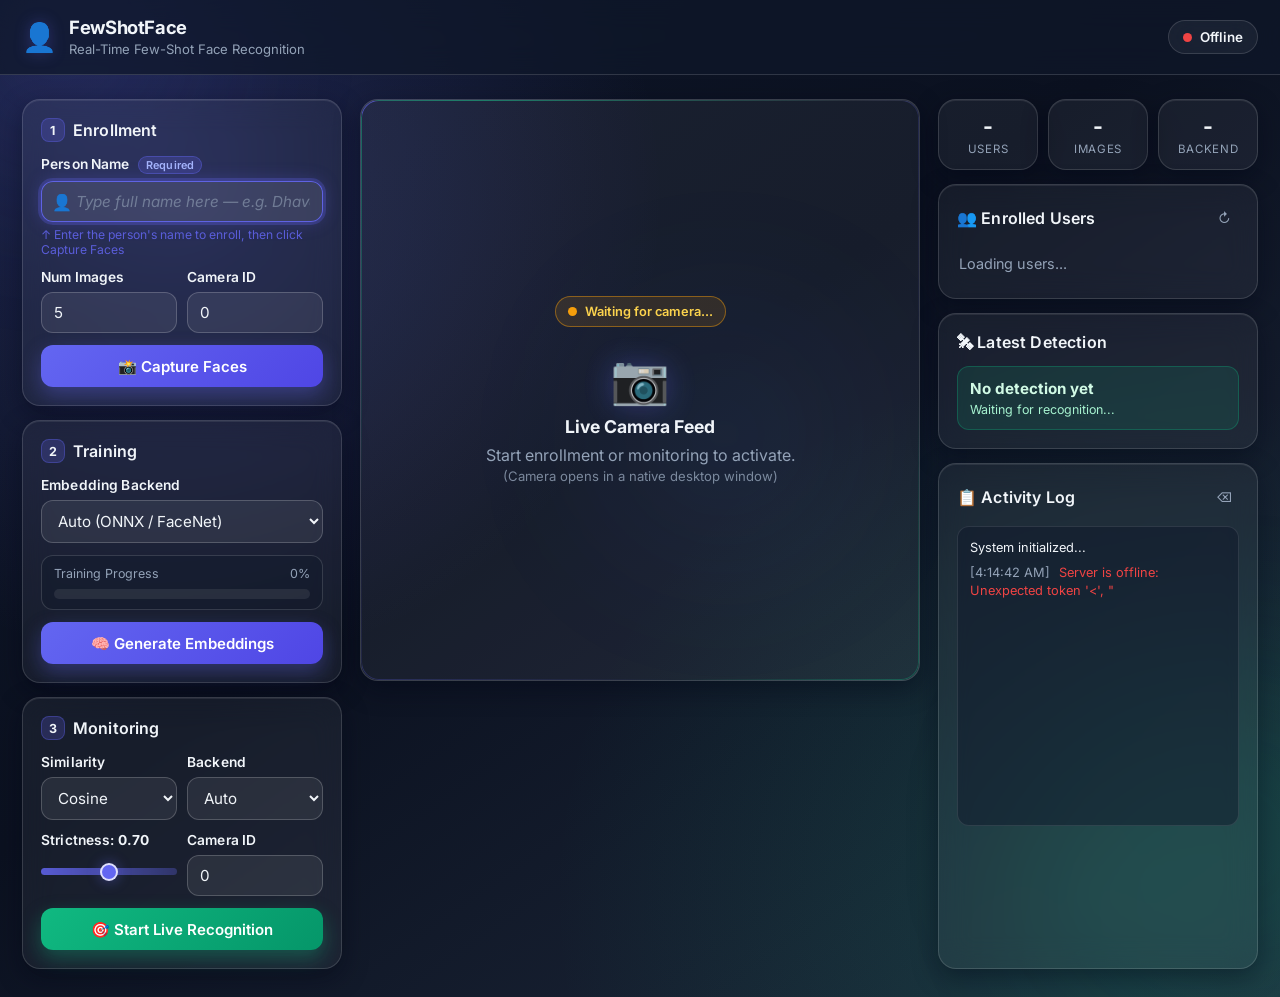
==== templates/index.html @ c480f722 "feat: initial commit — FewShotFace v2.1 - PyQt5 desktop GUI v3: left-accent cards, clean section hea" ====
<!DOCTYPE html>
<html lang="en">

<head>
    <meta charset="UTF-8">
    <meta name="viewport" content="width=device-width, initial-scale=1.0">
    <title>FewShotFace — Face Recognition Dashboard</title>
    <meta name="description" content="Real-time few-shot face recognition system dashboard">
    <link href="https://fonts.googleapis.com/css2?family=Inter:wght@400;500;600;700&display=swap" rel="stylesheet">
    <link rel="stylesheet" href="/static/css/style.css">
</head>

<body>
    <div class="glow-orb orb-1"></div>
    <div class="glow-orb orb-2"></div>
    <div class="glow-orb orb-3"></div>

    <header class="glass-header">
        <div class="header-inner">
            <div class="logo">
                <div class="logo-icon">👤</div>
                <div class="logo-text">
                    <h1>FewShotFace</h1>
                    <span>Real-Time Few-Shot Face Recognition</span>
                </div>
            </div>
            <div class="status-badge" id="statusBadge">
                <div class="pulse-ring"></div>
                <div class="status-dot" id="statusDot"></div>
                <span id="statusText">Checking...</span>
            </div>
        </div>
    </header>

    <main class="dashboard-grid">
        <section class="panel-left">
            <div class="glass-card reveal" style="animation-delay: 0.08s;">
                <div class="card-header">
                    <div class="card-title"><span class="step-badge">1</span> Enrollment</div>
                </div>
                <form onsubmit="registerUser(event)">
                    <div class="form-group">
                        <label for="regName">Person Name <span class="required-badge">Required</span></label>
                        <div class="input-wrapper">
                            <span class="input-icon">👤</span>
                            <input type="text" id="regName" class="glass-input has-icon" placeholder="Type full name here — e.g. Dhaval" required autofocus autocomplete="off">
                        </div>
                        <p class="input-hint">↑ Enter the person's name to enroll, then click Capture Faces</p>
                    </div>
                    <div class="form-row">
                        <div class="form-group">
                            <label for="regImages">Num Images</label>
                            <input type="number" id="regImages" class="glass-input" value="5" min="2" max="30">
                        </div>
                        <div class="form-group">
                            <label for="regCamera">Camera ID</label>
                            <input type="number" id="regCamera" class="glass-input" value="0" min="0">
                        </div>
                    </div>
                    <button type="submit" class="btn btn-primary" id="btnRegister">
                        <span class="spinner"></span>
                        <span class="btn-text">📸 Capture Faces</span>
                    </button>
                </form>
            </div>

            <div class="glass-card reveal" style="animation-delay: 0.16s;">
                <div class="card-header">
                    <div class="card-title"><span class="step-badge">2</span> Training</div>
                </div>
                <div class="form-group">
                    <label for="embBackend">Embedding Backend</label>
                    <select id="embBackend" class="glass-input">
                        <option value="auto">Auto (ONNX / FaceNet)</option>
                        <option value="facenet">FaceNet (PyTorch)</option>
                        <option value="onnx">ONNX (ArcFace)</option>
                    </select>
                </div>
                <div class="progress-wrap" id="trainProgressWrap">
                    <div class="progress-meta">
                        <span>Training Progress</span>
                        <span id="trainProgressText">0%</span>
                    </div>
                    <div class="progress-track">
                        <div class="progress-bar" id="trainProgressBar"></div>
                    </div>
                </div>
                <button class="btn btn-primary" id="btnEmbeddings" onclick="generateEmbeddings()">
                    <span class="spinner"></span>
                    <span class="btn-text">🧠 Generate Embeddings</span>
                </button>
            </div>

            <div class="glass-card reveal" style="animation-delay: 0.24s;">
                <div class="card-header">
                    <div class="card-title"><span class="step-badge">3</span> Monitoring</div>
                </div>
                <div class="form-row">
                    <div class="form-group">
                        <label for="recMetric">Similarity</label>
                        <select id="recMetric" class="glass-input">
                            <option value="cosine">Cosine</option>
                            <option value="euclidean">Euclidean</option>
                        </select>
                    </div>
                    <div class="form-group">
                        <label for="recBackend">Backend</label>
                        <select id="recBackend" class="glass-input">
                            <option value="auto">Auto</option>
                            <option value="facenet">FaceNet</option>
                            <option value="onnx">ONNX</option>
                        </select>
                    </div>
                </div>
                <div class="form-row">
                    <div class="form-group">
                        <label>Strictness: <span class="threshold-display" id="thresholdVal">0.70</span></label>
                        <div class="slider-container">
                            <input type="range" id="recThreshold" class="glass-slider" min="0.4" max="1.0" step="0.05"
                                value="0.70"
                                oninput="document.getElementById('thresholdVal').textContent = parseFloat(this.value).toFixed(2)">
                        </div>
                    </div>
                    <div class="form-group">
                        <label for="recCamera">Camera ID</label>
                        <input type="number" id="recCamera" class="glass-input" value="0" min="0">
                    </div>
                </div>
                <button class="btn btn-success" id="btnRecognize" onclick="startRecognition()">
                    <span class="spinner"></span>
                    <span class="btn-text">🎯 Start Live Recognition</span>
                </button>
            </div>
        </section>

        <section class="panel-center reveal" style="animation-delay: 0.32s;">
            <div class="camera-container" id="cameraContainer">
                <div class="camera-glow-border"></div>
                <div class="camera-content">
                    <span class="camera-status-badge" id="cameraStatusBadge">
                        <span class="status-dot waiting"></span>
                        <span id="cameraStatusText">Waiting for camera...</span>
                    </span>
                    <div class="cam-icon">📷</div>
                    <h3>Live Camera Feed</h3>
                    <p>Start enrollment or monitoring to activate.<br><span class="muted-note">(Camera opens in a native desktop window)</span></p>
                </div>
            </div>
        </section>

        <section class="panel-right">
            <div class="stats-row reveal" style="animation-delay: 0.40s;">
                <div class="glass-stat">
                    <div class="stat-value" id="statUsers">-</div>
                    <div class="stat-label">Users</div>
                </div>
                <div class="glass-stat">
                    <div class="stat-value" id="statImages">-</div>
                    <div class="stat-label">Images</div>
                </div>
                <div class="glass-stat">
                    <div class="stat-value" id="statBackend">-</div>
                    <div class="stat-label" id="statStatus">Backend</div>
                </div>
            </div>

            <div class="glass-card reveal" style="animation-delay: 0.48s;">
                <div class="card-header">
                    <div class="card-title">👥 Enrolled Users</div>
                    <button class="btn-icon" onclick="loadUsers()" title="Refresh">↻</button>
                </div>
                <div class="users-list" id="usersGrid">
                    <div class="no-data">Loading users...</div>
                </div>
            </div>

            <div class="glass-card reveal" style="animation-delay: 0.56s;">
                <div class="card-header">
                    <div class="card-title">🛰 Latest Detection</div>
                </div>
                <div class="latest-detection" id="latestDetection">
                    <div class="detect-name" id="latestDetectionName">No detection yet</div>
                    <div class="detect-meta" id="latestDetectionMeta">Waiting for recognition...</div>
                </div>
            </div>

            <div class="glass-card reveal flex-grow" style="animation-delay: 0.64s;">
                <div class="card-header">
                    <div class="card-title">📋 Activity Log</div>
                    <button class="btn-icon" onclick="clearLog()" title="Clear Log">⌫</button>
                </div>
                <div class="log-console" id="logConsole">
                    <div class="log-entry"><span class="log-info">System initialized...</span></div>
                </div>
            </div>
        </section>
    </main>

    <script src="/static/js/ui-effects.js"></script>
    <script>
        const API = '';

        function log(message, type = 'info') {
            const consoleEl = document.getElementById('logConsole');
            const now = new Date().toLocaleTimeString();
            const entry = document.createElement('div');
            entry.className = 'log-entry reveal-inline';

            let colorClass = 'var(--text-sec)';
            if (type === 'success') colorClass = 'var(--success)';
            if (type === 'error') colorClass = 'var(--danger)';
            if (type === 'warn') colorClass = '#F59E0B';

            entry.innerHTML = `<span class="log-time">[${now}]</span> <span style="color: ${colorClass};">${message}</span>`;
            consoleEl.appendChild(entry);
            consoleEl.scrollTop = consoleEl.scrollHeight;
        }

        function clearLog() {
            document.getElementById('logConsole').innerHTML = '';
            log('Log cleared', 'info');
        }

        function setLoading(btnId, loading) {
            const btn = document.getElementById(btnId);
            if (loading) {
                btn.classList.add('loading');
                btn.disabled = true;
            } else {
                btn.classList.remove('loading');
                btn.disabled = false;
            }
        }

        function setTrainingProgress(value) {
            const safeValue = Math.max(0, Math.min(100, Number(value) || 0));
            const bar = document.getElementById('trainProgressBar');
            const text = document.getElementById('trainProgressText');
            bar.style.width = `${safeValue}%`;
            text.textContent = `${Math.round(safeValue)}%`;
        }

        function updateLatestDetection(name, detail) {
            document.getElementById('latestDetectionName').textContent = name;
            document.getElementById('latestDetectionMeta').textContent = detail;
        }

        async function checkHealth() {
            try {
                const res = await fetch(`${API}/health`);
                await res.json();
                document.getElementById('statusText').textContent = 'Online';
                document.getElementById('statusDot').style.background = 'var(--success)';
                document.getElementById('statusBadge').classList.add('online');
                log('Server is online', 'success');
                return true;
            } catch (e) {
                document.getElementById('statusText').textContent = 'Offline';
                document.getElementById('statusDot').style.background = 'var(--danger)';
                document.getElementById('statusBadge').classList.remove('online');
                log('Server is offline: ' + e.message, 'error');
                return false;
            }
        }

        async function loadUsers() {
            try {
                const res = await fetch(`${API}/api/users/details`);
                const data = await res.json();
                const grid = document.getElementById('usersGrid');

                if (data.users.length === 0) {
                    grid.innerHTML = '<div class="no-data">No users enrolled yet.</div>';
                    document.getElementById('statUsers').textContent = '0';
                    document.getElementById('statImages').textContent = '0';
                    return;
                }

                let totalImages = 0;
                grid.innerHTML = data.users.map((u) => {
                    totalImages += u.images;
                    const initial = u.name.charAt(0).toUpperCase();
                    return `
                        <div class="user-row">
                            <div class="user-avatar">${initial}</div>
                            <div class="user-info">
                                <div class="user-name">${u.name}</div>
                                <div class="user-meta">${u.images} images</div>
                            </div>
                            <div class="user-status">✅</div>
                        </div>
                    `;
                }).join('');

                document.getElementById('statUsers').textContent = data.users.length;
                document.getElementById('statImages').textContent = totalImages;
                log(`Loaded ${data.users.length} users`, 'success');
            } catch (e) {
                log('Failed to load users', 'error');
            }
        }

        async function registerUser(event) {
            event.preventDefault();
            const name = document.getElementById('regName').value.trim();
            const numImages = parseInt(document.getElementById('regImages').value, 10);
            const cameraId = parseInt(document.getElementById('regCamera').value, 10);

            if (!name) {
                log('Please enter a name', 'error');
                return;
            }

            setLoading('btnRegister', true);
            document.getElementById('cameraStatusText').textContent = 'Camera active for enrollment...';
            log(`Capturing "${name}" (${numImages} imgs)...`, 'info');

            try {
                const res = await fetch(`${API}/register`, {
                    method: 'POST',
                    headers: { 'Content-Type': 'application/json' },
                    body: JSON.stringify({ name, num_images: numImages, camera_id: cameraId })
                });
                const data = await res.json();
                if (res.ok) {
                    log(`✓ ${data.message}`, 'success');
                    updateLatestDetection(name, `Enrollment completed at ${new Date().toLocaleTimeString()}`);
                    loadUsers();
                    document.getElementById('regName').value = '';
                } else {
                    log(`✗ Registration failed: ${data.detail}`, 'error');
                }
            } catch (e) {
                log('✗ Network error', 'error');
            } finally {
                setLoading('btnRegister', false);
                document.getElementById('cameraStatusText').textContent = 'Waiting for camera...';
            }
        }

        async function generateEmbeddings() {
            const backend = document.getElementById('embBackend').value;
            setLoading('btnEmbeddings', true);
            setTrainingProgress(12);
            let progressPulse = window.setInterval(() => {
                const current = Number(document.getElementById('trainProgressBar').style.width.replace('%', '')) || 12;
                if (current < 90) {
                    setTrainingProgress(current + 3);
                }
            }, 180);

            log(`Training (backend: ${backend})...`, 'info');

            try {
                const res = await fetch(`${API}/embeddings/update`, {
                    method: 'POST',
                    headers: { 'Content-Type': 'application/json' },
                    body: JSON.stringify({ backend })
                });
                const data = await res.json();
                if (res.ok) {
                    setTrainingProgress(100);
                    log(`✓ ${data.message}`, 'success');
                    document.getElementById('statBackend').textContent = backend === 'auto' ? 'Auto' : backend.toUpperCase();
                    updateLatestDetection('Model Updated', `Embeddings generated at ${new Date().toLocaleTimeString()}`);
                } else {
                    setTrainingProgress(0);
                    log(`✗ Embedding failed: ${data.detail}`, 'error');
                }
            } catch (e) {
                setTrainingProgress(0);
                log('✗ Network error', 'error');
            } finally {
                window.clearInterval(progressPulse);
                setLoading('btnEmbeddings', false);
            }
        }

        async function startRecognition() {
            const metric = document.getElementById('recMetric').value;
            const threshold = parseFloat(document.getElementById('recThreshold').value);
            const backend = document.getElementById('recBackend').value;
            const cameraId = parseInt(document.getElementById('recCamera').value, 10);

            setLoading('btnRecognize', true);
            document.getElementById('cameraStatusText').textContent = 'Camera active for recognition...';
            log(`Monitoring (${metric}, th=${threshold.toFixed(2)})...`, 'info');

            try {
                const res = await fetch(`${API}/recognition/start`, {
                    method: 'POST',
                    headers: { 'Content-Type': 'application/json' },
                    body: JSON.stringify({ metric, threshold, backend, camera_id: cameraId })
                });
                const data = await res.json();
                if (res.ok) {
                    log(`✓ ${data.message} — Press 'q' to stop.`, 'success');
                    updateLatestDetection('Recognition Started', `Metric: ${metric} • Threshold: ${threshold.toFixed(2)}`);
                } else {
                    log(`✗ Failed: ${data.detail}`, 'error');
                }
            } catch (e) {
                log('✗ Network error', 'error');
            } finally {
                setLoading('btnRecognize', false);
                document.getElementById('cameraStatusText').textContent = 'Waiting for camera...';
            }
        }

        window.addEventListener('DOMContentLoaded', async () => {
            setTrainingProgress(0);
            const online = await checkHealth();
            if (online) {
                loadUsers();
                document.getElementById('statBackend').textContent = 'Auto';
            }
        });
    </script>
</body>

</html>
---- static/css/style.css ----
:root {
    --bg-primary: #0F172A;
    --bg-secondary: #1E293B;
    --accent: #6366F1;
    --success: #10B981;
    --danger: #EF4444;
    --card-bg: rgba(255, 255, 255, 0.05);
    --border-glow: rgba(99, 102, 241, 0.3);
    --text-pri: #F1F5F9;
    --text-sec: #94A3B8;
    --card-border: rgba(255, 255, 255, 0.14);
    --radius-card: 18px;
    --radius-input: 12px;
    --transition: 0.3s ease;
}

* {
    box-sizing: border-box;
    margin: 0;
    padding: 0;
    font-family: 'Inter', system-ui, -apple-system, Segoe UI, sans-serif;
}

html,
body {
    min-height: 100%;
}

body {
    background: radial-gradient(circle at 15% 20%, rgba(99, 102, 241, 0.2), transparent 35%),
        radial-gradient(circle at 85% 90%, rgba(16, 185, 129, 0.15), transparent 38%),
        linear-gradient(145deg, var(--bg-primary), #0B1120 45%, var(--bg-secondary));
    color: var(--text-pri);
    overflow-x: hidden;
}

.glow-orb {
    position: fixed;
    border-radius: 999px;
    z-index: -1;
    filter: blur(90px);
    opacity: 0.55;
    animation: orbFloat 16s ease-in-out infinite alternate;
}

.orb-1 {
    width: 280px;
    height: 280px;
    background: rgba(99, 102, 241, 0.3);
    left: -80px;
    top: -100px;
}

.orb-2 {
    width: 360px;
    height: 360px;
    background: rgba(16, 185, 129, 0.22);
    right: -130px;
    bottom: -120px;
    animation-delay: -5s;
}

.orb-3 {
    width: 220px;
    height: 220px;
    background: rgba(59, 130, 246, 0.18);
    top: 36%;
    left: 48%;
    animation-delay: -9s;
}

@keyframes orbFloat {
    from {
        transform: translate3d(0, 0, 0) scale(1);
    }

    to {
        transform: translate3d(22px, 18px, 0) scale(1.08);
    }
}

.glass-header {
    position: sticky;
    top: 0;
    z-index: 100;
    border-bottom: 1px solid var(--card-border);
    background: rgba(15, 23, 42, 0.7);
    backdrop-filter: blur(15px);
    -webkit-backdrop-filter: blur(15px);
}

.header-inner {
    max-width: 1480px;
    margin: 0 auto;
    padding: 16px 22px;
    display: flex;
    align-items: center;
    justify-content: space-between;
    gap: 12px;
}

.logo {
    display: flex;
    align-items: center;
    gap: 12px;
}

.logo-icon {
    font-size: 28px;
    text-shadow: 0 0 16px var(--border-glow);
}

.logo-text h1 {
    font-size: 1.15rem;
    letter-spacing: -0.02em;
    font-weight: 700;
}

.logo-text span {
    color: var(--text-sec);
    font-size: 0.82rem;
}

.status-badge {
    position: relative;
    display: inline-flex;
    align-items: center;
    gap: 8px;
    border-radius: 999px;
    padding: 8px 14px;
    font-weight: 600;
    font-size: 0.84rem;
    color: var(--text-pri);
    border: 1px solid var(--card-border);
    background: var(--card-bg);
    backdrop-filter: blur(15px);
    -webkit-backdrop-filter: blur(15px);
}

.status-dot {
    width: 9px;
    height: 9px;
    border-radius: 50%;
    background: var(--text-sec);
    z-index: 2;
}

.status-dot.waiting {
    background: #F59E0B;
}

.status-badge .pulse-ring {
    position: absolute;
    left: 10px;
    top: 50%;
    width: 18px;
    height: 18px;
    border-radius: 50%;
    transform: translateY(-50%);
    opacity: 0;
}

.status-badge.online .pulse-ring {
    background: var(--success);
    animation: pulseRing 2s ease-out infinite;
}

@keyframes pulseRing {
    from {
        transform: translateY(-50%) scale(0.8);
        opacity: 0.72;
    }

    to {
        transform: translateY(-50%) scale(1.9);
        opacity: 0;
    }
}

.dashboard-grid {
    max-width: 1480px;
    margin: 0 auto;
    padding: 24px 22px 28px;
    display: grid;
    grid-template-columns: 360px minmax(420px, 1fr) 360px;
    gap: 18px;
}

.panel-left,
.panel-right {
    display: flex;
    flex-direction: column;
    gap: 14px;
}

.panel-center {
    min-width: 0;
}

.flex-grow {
    flex: 1;
    display: flex;
    flex-direction: column;
}

.glass-card,
.glass-stat,
.camera-container {
    background: var(--card-bg);
    border: 1px solid var(--card-border);
    border-radius: var(--radius-card);
    backdrop-filter: blur(15px);
    -webkit-backdrop-filter: blur(15px);
    box-shadow: 0 8px 26px rgba(2, 6, 23, 0.45), inset 0 1px 0 rgba(255, 255, 255, 0.08);
}

.glass-card {
    padding: 18px;
    transition: transform var(--transition), border-color var(--transition), box-shadow var(--transition);
}

.glass-card:hover {
    border-color: var(--border-glow);
    box-shadow: 0 10px 28px rgba(2, 6, 23, 0.52), 0 0 26px rgba(99, 102, 241, 0.2);
}

.card-header {
    display: flex;
    align-items: center;
    justify-content: space-between;
    gap: 10px;
    margin-bottom: 14px;
}

.card-title {
    display: flex;
    align-items: center;
    gap: 8px;
    font-weight: 600;
    letter-spacing: 0.01em;
}

.step-badge {
    width: 24px;
    height: 24px;
    border-radius: 8px;
    display: inline-flex;
    align-items: center;
    justify-content: center;
    font-size: 0.78rem;
    font-weight: 700;
    color: var(--text-pri);
    background: rgba(99, 102, 241, 0.22);
    border: 1px solid rgba(99, 102, 241, 0.35);
}

.form-group {
    margin-bottom: 12px;
}

.form-row {
    display: grid;
    grid-template-columns: 1fr 1fr;
    gap: 10px;
}

label {
    display: block;
    margin-bottom: 7px;
    color: var(--text-pri);
    font-size: 0.86rem;
    font-weight: 600;
    letter-spacing: 0.01em;
}

.input-wrapper {
    position: relative;
    display: flex;
    align-items: center;
}

.input-icon {
    position: absolute;
    left: 11px;
    top: 50%;
    transform: translateY(-50%);
    font-size: 1rem;
    pointer-events: none;
    user-select: none;
    line-height: 1;
}

.input-hint {
    margin-top: 5px;
    font-size: 0.76rem;
    color: var(--accent);
    opacity: 0.85;
}

.required-badge {
    display: inline-block;
    font-size: 0.68rem;
    font-weight: 600;
    background: rgba(99, 102, 241, 0.22);
    color: #a5b4fc;
    border: 1px solid rgba(99, 102, 241, 0.4);
    border-radius: 999px;
    padding: 1px 7px;
    vertical-align: middle;
    margin-left: 5px;
    letter-spacing: 0.02em;
}

.glass-input {
    width: 100%;
    border: 1.5px solid rgba(255, 255, 255, 0.2);
    background: rgba(255, 255, 255, 0.07);
    color: var(--text-pri);
    border-radius: var(--radius-input);
    padding: 10px 12px;
    outline: none;
    font-size: 0.95rem;
    transition: border-color var(--transition), box-shadow var(--transition), background var(--transition);
}

.glass-input.has-icon {
    padding-left: 34px;
}

@keyframes inputAttention {
    0%, 100% { box-shadow: 0 0 0 0 rgba(99, 102, 241, 0); }
    40% { box-shadow: 0 0 0 5px rgba(99, 102, 241, 0.35), 0 0 22px rgba(99, 102, 241, 0.25); }
}

#regName {
    animation: inputAttention 2.2s ease-in-out 1.2s 2;
}

.glass-input::placeholder {
    color: rgba(148, 163, 184, 0.6);
    font-style: italic;
}

.glass-input:focus {
    border-color: rgba(99, 102, 241, 0.9);
    box-shadow: 0 0 0 3px rgba(99, 102, 241, 0.25), 0 0 18px rgba(99, 102, 241, 0.28);
    background: rgba(255, 255, 255, 0.1);
}

.glass-input option {
    background: var(--bg-secondary);
    color: var(--text-pri);
}

.slider-container {
    padding: 4px 0;
}

.glass-slider {
    -webkit-appearance: none;
    appearance: none;
    width: 100%;
    height: 7px;
    border-radius: 999px;
    background: linear-gradient(90deg, rgba(99, 102, 241, 0.85), rgba(99, 102, 241, 0.3));
    outline: none;
}

.glass-slider::-webkit-slider-thumb {
    -webkit-appearance: none;
    appearance: none;
    width: 18px;
    height: 18px;
    border-radius: 50%;
    border: 2px solid rgba(255, 255, 255, 0.8);
    background: var(--accent);
    box-shadow: 0 0 14px rgba(99, 102, 241, 0.45);
    cursor: pointer;
    transition: transform 0.2s ease;
}

.glass-slider::-webkit-slider-thumb:hover {
    transform: scale(1.1);
}

.glass-slider::-moz-range-thumb {
    width: 18px;
    height: 18px;
    border: 2px solid rgba(255, 255, 255, 0.8);
    border-radius: 50%;
    background: var(--accent);
    cursor: pointer;
}

.threshold-display {
    color: var(--text-pri);
    font-weight: 700;
}

.btn {
    width: 100%;
    border: none;
    border-radius: 12px;
    color: #FFFFFF;
    font-weight: 600;
    font-size: 0.94rem;
    min-height: 42px;
    cursor: pointer;
    display: inline-flex;
    align-items: center;
    justify-content: center;
    gap: 8px;
    transition: transform var(--transition), box-shadow var(--transition), filter var(--transition);
}

.btn:hover {
    transform: scale(1.02);
}

.btn:disabled {
    opacity: 0.7;
    cursor: not-allowed;
}

.btn-primary {
    background: linear-gradient(135deg, var(--accent), #4F46E5);
    box-shadow: 0 8px 20px rgba(99, 102, 241, 0.35);
}

.btn-primary:hover {
    box-shadow: 0 10px 24px rgba(99, 102, 241, 0.42);
}

.btn-success {
    background: linear-gradient(135deg, var(--success), #059669);
    box-shadow: 0 8px 20px rgba(16, 185, 129, 0.35);
}

.btn-success:hover {
    box-shadow: 0 10px 24px rgba(16, 185, 129, 0.42);
}

.btn-icon {
    border: 1px solid transparent;
    background: transparent;
    color: var(--text-sec);
    width: 30px;
    height: 30px;
    border-radius: 10px;
    cursor: pointer;
    transition: all 0.3s ease;
}

.btn-icon:hover {
    color: var(--text-pri);
    border-color: rgba(99, 102, 241, 0.35);
    background: rgba(99, 102, 241, 0.12);
}

.spinner {
    display: none;
    width: 17px;
    height: 17px;
    border-radius: 50%;
    border: 2px solid rgba(255, 255, 255, 0.35);
    border-top-color: #FFFFFF;
    animation: spin 0.75s linear infinite;
}

.btn.loading .spinner {
    display: block;
}

.btn.loading .btn-text {
    display: none;
}

@keyframes spin {
    to {
        transform: rotate(360deg);
    }
}

.progress-wrap {
    border: 1px solid rgba(255, 255, 255, 0.14);
    border-radius: 12px;
    background: rgba(15, 23, 42, 0.35);
    padding: 10px 12px;
    margin-bottom: 12px;
}

.progress-meta {
    display: flex;
    align-items: center;
    justify-content: space-between;
    color: var(--text-sec);
    font-size: 0.78rem;
    margin-bottom: 8px;
}

.progress-track {
    height: 10px;
    border-radius: 999px;
    background: rgba(255, 255, 255, 0.08);
    overflow: hidden;
}

.progress-bar {
    width: 0;
    height: 100%;
    border-radius: 999px;
    background: linear-gradient(90deg, var(--accent), #8B5CF6);
    position: relative;
    transition: width 0.35s ease;
}

.progress-bar::after {
    content: '';
    position: absolute;
    inset: 0;
    background: linear-gradient(110deg, transparent 20%, rgba(255, 255, 255, 0.3) 50%, transparent 80%);
    animation: shimmer 1.2s linear infinite;
}

@keyframes shimmer {
    from {
        transform: translateX(-100%);
    }

    to {
        transform: translateX(100%);
    }
}

.camera-container {
    position: relative;
    min-height: 660px;
    padding: 22px;
    overflow: hidden;
}

.camera-glow-border {
    position: absolute;
    inset: 0;
    border-radius: var(--radius-card);
    border: 1px solid transparent;
    background: linear-gradient(130deg, rgba(99, 102, 241, 0.65), transparent 35%, rgba(16, 185, 129, 0.55), transparent 68%, rgba(99, 102, 241, 0.72));
    background-size: 220% 220%;
    mask: linear-gradient(#fff 0 0) padding-box, linear-gradient(#fff 0 0);
    -webkit-mask: linear-gradient(#fff 0 0) padding-box, linear-gradient(#fff 0 0);
    mask-composite: exclude;
    -webkit-mask-composite: xor;
    padding: 1px;
    pointer-events: none;
    animation: borderSweep 4.5s linear infinite;
}

@keyframes borderSweep {
    from {
        background-position: 0 0;
    }

    to {
        background-position: 220% 220%;
    }
}

.camera-content {
    height: 100%;
    min-height: 616px;
    display: flex;
    flex-direction: column;
    align-items: center;
    justify-content: center;
    text-align: center;
    color: var(--text-sec);
    gap: 8px;
}

.camera-status-badge {
    margin-bottom: 14px;
    display: inline-flex;
    align-items: center;
    gap: 8px;
    border-radius: 999px;
    border: 1px solid rgba(245, 158, 11, 0.45);
    background: rgba(245, 158, 11, 0.12);
    color: #FCD34D;
    padding: 7px 12px;
    font-size: 0.8rem;
    font-weight: 600;
    transition: border-color 0.3s ease, background 0.3s ease, color 0.3s ease;
}

.camera-status-badge.state-waiting {
    border-color: rgba(245, 158, 11, 0.45);
    background: rgba(245, 158, 11, 0.12);
    color: #FCD34D;
}

.camera-status-badge.state-active {
    border-color: rgba(16, 185, 129, 0.45);
    background: rgba(16, 185, 129, 0.15);
    color: #A7F3D0;
}

.cam-icon {
    font-size: 3rem;
    opacity: 0.85;
    text-shadow: 0 0 30px rgba(99, 102, 241, 0.4);
}

.camera-content h3 {
    color: var(--text-pri);
    font-size: 1.1rem;
}

.muted-note {
    color: var(--text-sec);
    opacity: 0.8;
    font-size: 0.82rem;
}

.stats-row {
    display: grid;
    grid-template-columns: repeat(3, 1fr);
    gap: 10px;
}

.glass-stat {
    padding: 13px 8px;
    text-align: center;
}

.stat-value {
    font-size: 1.35rem;
    font-weight: 700;
    margin-bottom: 3px;
}

.stat-label {
    color: var(--text-sec);
    font-size: 0.72rem;
    text-transform: uppercase;
    letter-spacing: 0.06em;
}

.users-list {
    display: flex;
    flex-direction: column;
    gap: 10px;
    max-height: 245px;
    overflow-y: auto;
    padding-right: 2px;
}

.users-list::-webkit-scrollbar,
.log-console::-webkit-scrollbar {
    width: 6px;
}

.users-list::-webkit-scrollbar-thumb,
.log-console::-webkit-scrollbar-thumb {
    background: rgba(148, 163, 184, 0.42);
    border-radius: 999px;
}

.user-row {
    display: flex;
    align-items: center;
    gap: 10px;
    padding: 10px;
    border-radius: 12px;
    border: 1px solid rgba(255, 255, 255, 0.1);
    background: rgba(255, 255, 255, 0.05);
}

.user-avatar {
    width: 34px;
    height: 34px;
    border-radius: 50%;
    display: inline-flex;
    align-items: center;
    justify-content: center;
    font-weight: 700;
    color: var(--text-pri);
    background: rgba(99, 102, 241, 0.25);
    border: 1px solid rgba(99, 102, 241, 0.35);
}

.user-info {
    flex: 1;
}

.user-name {
    font-size: 0.9rem;
    font-weight: 600;
}

.user-meta {
    color: var(--text-sec);
    font-size: 0.78rem;
}

.user-status {
    font-size: 0.86rem;
}

.no-data {
    color: var(--text-sec);
    font-size: 0.9rem;
    padding: 8px 2px;
}

.latest-detection {
    border-radius: 12px;
    border: 1px solid rgba(16, 185, 129, 0.3);
    background: rgba(16, 185, 129, 0.12);
    padding: 12px;
}

.detect-name {
    font-size: 0.95rem;
    font-weight: 700;
    color: #D1FAE5;
}

.detect-meta {
    margin-top: 4px;
    font-size: 0.78rem;
    color: #A7F3D0;
}

.log-console {
    flex: 1;
    min-height: 170px;
    max-height: 300px;
    overflow-y: auto;
    border-radius: 12px;
    border: 1px solid rgba(255, 255, 255, 0.1);
    background: rgba(15, 23, 42, 0.48);
    padding: 12px;
    font-family: Consolas, 'Courier New', monospace;
    font-size: 0.8rem;
}

.log-entry {
    margin-bottom: 7px;
    line-height: 1.4;
}

.log-time {
    color: var(--text-sec);
    margin-right: 5px;
}

.reveal {
    opacity: 0;
    transform: translateY(12px);
    animation: cardFadeIn 0.7s ease forwards;
}

.reveal-inline {
    opacity: 0;
    animation: quickFade 0.4s ease forwards;
}

@keyframes cardFadeIn {
    to {
        opacity: 1;
        transform: translateY(0);
    }
}

@keyframes quickFade {
    to {
        opacity: 1;
    }
}

@media (max-width: 1320px) {
    .dashboard-grid {
        grid-template-columns: 320px minmax(320px, 1fr) 320px;
    }

    .camera-container {
        min-height: 580px;
    }

    .camera-content {
        min-height: 536px;
    }
}

@media (max-width: 1060px) {
    .dashboard-grid {
        grid-template-columns: 1fr;
        gap: 14px;
        padding: 16px;
    }

    .panel-center {
        order: 2;
    }

    .panel-right {
        order: 3;
    }

    .camera-container {
        min-height: 340px;
    }

    .camera-content {
        min-height: 296px;
    }
}

@media (max-width: 680px) {
    .header-inner {
        padding: 12px 14px;
        flex-wrap: wrap;
    }

    .logo-text h1 {
        font-size: 1rem;
    }

    .logo-text span {
        font-size: 0.75rem;
    }

    .dashboard-grid {
        padding: 12px;
    }

    .glass-card,
    .camera-container {
        border-radius: 16px;
        padding: 14px;
    }

    .form-row,
    .stats-row {
        grid-template-columns: 1fr;
    }

    .btn {
        min-height: 40px;
        font-size: 0.9rem;
    }
}
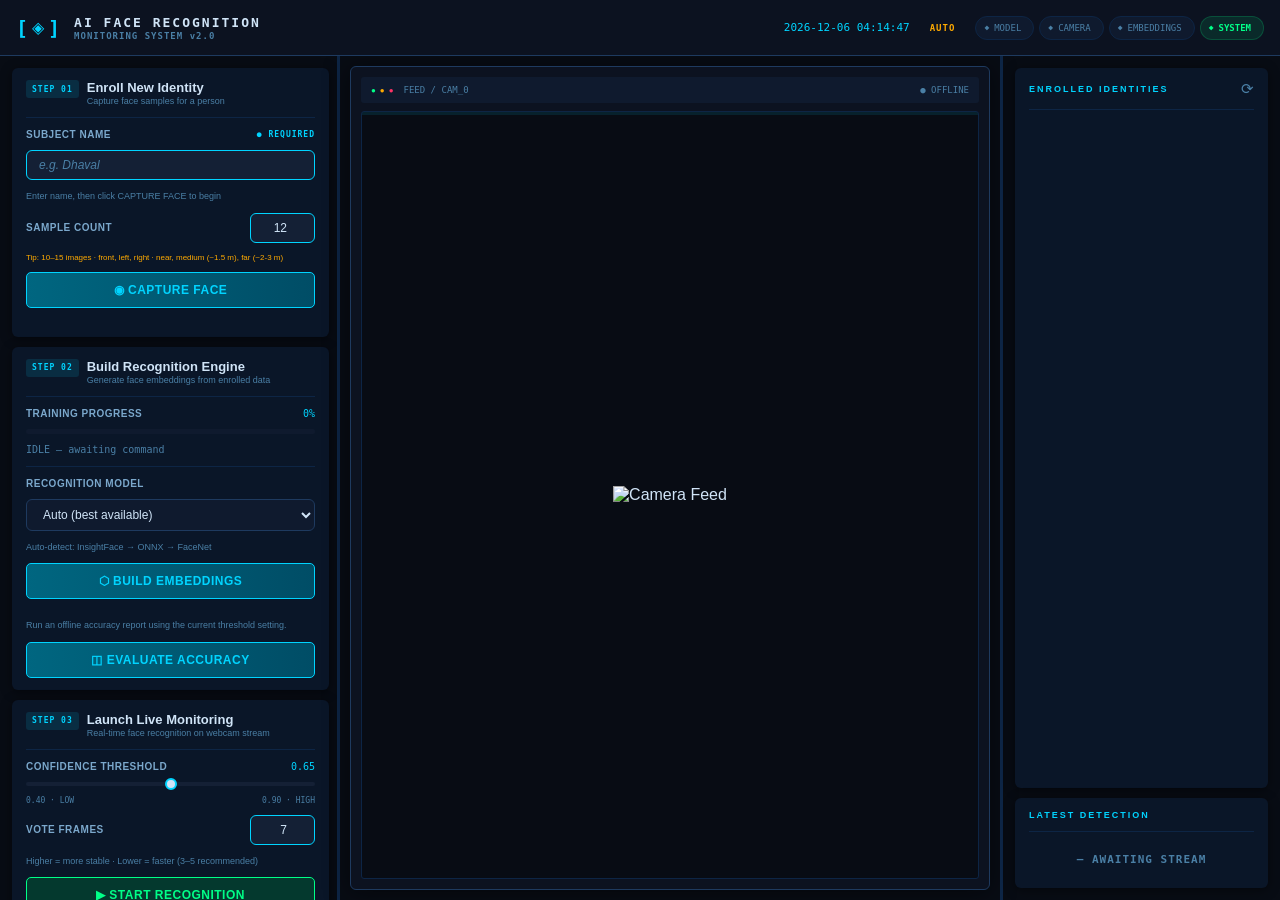
==== commit d8f495ec: "Add Web GUI and update documentation" ====
--- a/templates/index.html
+++ b/templates/index.html
@@ -1,421 +1,183 @@
 <!DOCTYPE html>
 <html lang="en">
-
 <head>
     <meta charset="UTF-8">
     <meta name="viewport" content="width=device-width, initial-scale=1.0">
-    <title>FewShotFace — Face Recognition Dashboard</title>
-    <meta name="description" content="Real-time few-shot face recognition system dashboard">
-    <link href="https://fonts.googleapis.com/css2?family=Inter:wght@400;500;600;700&display=swap" rel="stylesheet">
+    <title>AI Face Recognition Monitoring System</title>
     <link rel="stylesheet" href="/static/css/style.css">
+    <link href="https://fonts.googleapis.com/css2?family=Segoe+UI:wght@400;600;700&display=swap" rel="stylesheet">
 </head>
-
 <body>
-    <div class="glow-orb orb-1"></div>
-    <div class="glow-orb orb-2"></div>
-    <div class="glow-orb orb-3"></div>
-
-    <header class="glass-header">
-        <div class="header-inner">
-            <div class="logo">
-                <div class="logo-icon">👤</div>
-                <div class="logo-text">
-                    <h1>FewShotFace</h1>
-                    <span>Real-Time Few-Shot Face Recognition</span>
-                </div>
+    <header class="top-header">
+        <div class="logo">
+            <span class="bracket">[</span> <span class="icon">◈</span> <span class="bracket">]</span>
+            <div class="titles">
+                <h1>AI FACE RECOGNITION</h1>
+                <h2>MONITORING SYSTEM v2.0</h2>
             </div>
-            <div class="status-badge" id="statusBadge">
-                <div class="pulse-ring"></div>
-                <div class="status-dot" id="statusDot"></div>
-                <span id="statusText">Checking...</span>
+        </div>
+        <div class="header-right">
+            <div id="clock">0000-00-00 00:00:00</div>
+            <div class="active-model-badge">AUTO</div>
+            <div class="pills">
+                <div class="pill" id="pill-model"><span class="dot">◆</span> MODEL</div>
+                <div class="pill" id="pill-camera"><span class="dot">◆</span> CAMERA</div>
+                <div class="pill" id="pill-embeddings"><span class="dot">◆</span> EMBEDDINGS</div>
+                <div class="pill active" id="pill-system"><span class="dot">◆</span> SYSTEM</div>
             </div>
         </div>
     </header>
 
-    <main class="dashboard-grid">
-        <section class="panel-left">
-            <div class="glass-card reveal" style="animation-delay: 0.08s;">
-                <div class="card-header">
-                    <div class="card-title"><span class="step-badge">1</span> Enrollment</div>
-                </div>
-                <form onsubmit="registerUser(event)">
-                    <div class="form-group">
-                        <label for="regName">Person Name <span class="required-badge">Required</span></label>
-                        <div class="input-wrapper">
-                            <span class="input-icon">👤</span>
-                            <input type="text" id="regName" class="glass-input has-icon" placeholder="Type full name here — e.g. Dhaval" required autofocus autocomplete="off">
-                        </div>
-                        <p class="input-hint">↑ Enter the person's name to enroll, then click Capture Faces</p>
-                    </div>
-                    <div class="form-row">
-                        <div class="form-group">
-                            <label for="regImages">Num Images</label>
-                            <input type="number" id="regImages" class="glass-input" value="5" min="2" max="30">
-                        </div>
-                        <div class="form-group">
-                            <label for="regCamera">Camera ID</label>
-                            <input type="number" id="regCamera" class="glass-input" value="0" min="0">
+    <main class="layout-grid">
+        <!-- LEFT COLUMN: Workflow Steps -->
+        <div class="column col-left">
+            <div class="scroll-container">
+                <!-- STEP 1 -->
+                <div class="card step-card">
+                    <div class="card-header">
+                        <span class="step-tag">STEP 01</span>
+                        <div class="title-wrap">
+                            <h3>Enroll New Identity</h3>
+                            <p>Capture face samples for a person</p>
                         </div>
                     </div>
-                    <button type="submit" class="btn btn-primary" id="btnRegister">
-                        <span class="spinner"></span>
-                        <span class="btn-text">📸 Capture Faces</span>
-                    </button>
-                </form>
-            </div>
+                    <hr>
+                    <div class="field-row">
+                        <label>SUBJECT NAME</label>
+                        <span class="req">● REQUIRED</span>
+                    </div>
+                    <input type="text" id="enroll-name" placeholder="e.g. Dhaval">
+                    <p class="hint">Enter name, then click CAPTURE FACE to begin</p>
+                    <div class="field-row">
+                        <label>SAMPLE COUNT</label>
+                        <input type="number" id="enroll-count" min="2" max="30" value="12">
+                    </div>
+                    <p class="tip-text">Tip: 10–15 images · front, left, right · near, medium (~1.5 m), far (~2-3 m)</p>
+                    <button id="btn-enroll" class="btn btn-cyan">◉ CAPTURE FACE</button>
+                    <div id="enroll-msg" class="sys-msg"></div>
+                </div>
 
-            <div class="glass-card reveal" style="animation-delay: 0.16s;">
-                <div class="card-header">
-                    <div class="card-title"><span class="step-badge">2</span> Training</div>
+                <!-- STEP 2 -->
+                <div class="card step-card">
+                    <div class="card-header">
+                        <span class="step-tag">STEP 02</span>
+                        <div class="title-wrap">
+                            <h3>Build Recognition Engine</h3>
+                            <p>Generate face embeddings from enrolled data</p>
+                        </div>
+                    </div>
+                    <hr>
+                    <div class="field-row">
+                        <label>TRAINING PROGRESS</label>
+                        <span id="train-pct" class="pct-val">0%</span>
+                    </div>
+                    <div class="progress-bar">
+                        <div class="progress-fill" id="train-fill"></div>
+                    </div>
+                    <div id="train-status" class="status-lbl">IDLE — awaiting command</div>
+                    <hr>
+                    <div class="field-row"><label>RECOGNITION MODEL</label></div>
+                    <div class="combo-row">
+                        <select id="backend-sel">
+                            <option value="auto">Auto (best available)</option>
+                            <option value="insightface">InsightFace ArcFace</option>
+                            <option value="facenet">FaceNet InceptionResNet</option>
+                            <option value="onnx">ONNX Custom Model</option>
+                            <option value="deepface">DeepFace Multi-model</option>
+                            <option value="vit">Vision Transformer (ViT-B/16)</option>
+                        </select>
+                        <select id="deepface-sel" style="display:none;">
+                            <option value="ArcFace">ArcFace</option>
+                            <option value="Facenet512">Facenet512</option>
+                            <option value="VGG-Face">VGG-Face</option>
+                            <option value="SFace">SFace</option>
+                            <option value="Facenet">Facenet</option>
+                            <option value="OpenFace">OpenFace</option>
+                        </select>
+                    </div>
+                    <p class="hint-lbl">Auto-detect: InsightFace → ONNX → FaceNet</p>
+                    <button id="btn-train" class="btn btn-cyan">⬡ BUILD EMBEDDINGS</button>
+                    <p class="hint-lbl" style="margin-top:10px;">Run an offline accuracy report using the current threshold setting.</p>
+                    <button id="btn-eval" class="btn btn-cyan">◫ EVALUATE ACCURACY</button>
                 </div>
-                <div class="form-group">
-                    <label for="embBackend">Embedding Backend</label>
-                    <select id="embBackend" class="glass-input">
-                        <option value="auto">Auto (ONNX / FaceNet)</option>
-                        <option value="facenet">FaceNet (PyTorch)</option>
-                        <option value="onnx">ONNX (ArcFace)</option>
-                    </select>
-                </div>
-                <div class="progress-wrap" id="trainProgressWrap">
-                    <div class="progress-meta">
-                        <span>Training Progress</span>
-                        <span id="trainProgressText">0%</span>
+
+                <!-- STEP 3 -->
+                <div class="card step-card">
+                    <div class="card-header">
+                        <span class="step-tag">STEP 03</span>
+                        <div class="title-wrap">
+                            <h3>Launch Live Monitoring</h3>
+                            <p>Real-time face recognition on webcam stream</p>
+                        </div>
                     </div>
-                    <div class="progress-track">
-                        <div class="progress-bar" id="trainProgressBar"></div>
+                    <hr>
+                    <div class="field-row">
+                        <label>CONFIDENCE THRESHOLD</label>
+                        <span id="val-thr" class="val-lbl">0.65</span>
+                    </div>
+                    <input type="range" id="slider-thr" min="40" max="90" value="65">
+                    <div class="range-labels">
+                        <span>0.40 · LOW</span><span>0.90 · HIGH</span>
+                    </div>
+                    
+                    <div class="field-row">
+                        <label>VOTE FRAMES</label>
+                        <input type="number" id="spin-vote" min="1" max="10" value="7">
+                    </div>
+                    <p class="hint-lbl">Higher = more stable · Lower = faster (3–5 recommended)</p>
+
+                    <div id="monitor-stack">
+                        <button id="btn-monitor-start" class="btn btn-green">▶ START RECOGNITION</button>
+                        <button id="btn-monitor-stop" class="btn btn-red" style="display:none;">■ STOP MONITORING</button>
                     </div>
                 </div>
-                <button class="btn btn-primary" id="btnEmbeddings" onclick="generateEmbeddings()">
-                    <span class="spinner"></span>
-                    <span class="btn-text">🧠 Generate Embeddings</span>
-                </button>
             </div>
+        </div>
 
-            <div class="glass-card reveal" style="animation-delay: 0.24s;">
-                <div class="card-header">
-                    <div class="card-title"><span class="step-badge">3</span> Monitoring</div>
+        <!-- CENTER COLUMN: Video Panel -->
+        <div class="column col-center">
+            <div class="video-card">
+                <div class="video-bar">
+                    <div class="dots"><span style="color:#00FF88;">●</span> <span style="color:#FFAA00;">●</span> <span style="color:#FF3366;">●</span></div>
+                    <div class="feed-label">FEED / CAM_0</div>
+                    <div id="feed-status" class="feed-status">● OFFLINE</div>
                 </div>
-                <div class="form-row">
-                    <div class="form-group">
-                        <label for="recMetric">Similarity</label>
-                        <select id="recMetric" class="glass-input">
-                            <option value="cosine">Cosine</option>
-                            <option value="euclidean">Euclidean</option>
-                        </select>
-                    </div>
-                    <div class="form-group">
-                        <label for="recBackend">Backend</label>
-                        <select id="recBackend" class="glass-input">
-                            <option value="auto">Auto</option>
-                            <option value="facenet">FaceNet</option>
-                            <option value="onnx">ONNX</option>
-                        </select>
-                    </div>
-                </div>
-                <div class="form-row">
-                    <div class="form-group">
-                        <label>Strictness: <span class="threshold-display" id="thresholdVal">0.70</span></label>
-                        <div class="slider-container">
-                            <input type="range" id="recThreshold" class="glass-slider" min="0.4" max="1.0" step="0.05"
-                                value="0.70"
-                                oninput="document.getElementById('thresholdVal').textContent = parseFloat(this.value).toFixed(2)">
-                        </div>
-                    </div>
-                    <div class="form-group">
-                        <label for="recCamera">Camera ID</label>
-                        <input type="number" id="recCamera" class="glass-input" value="0" min="0">
-                    </div>
-                </div>
-                <button class="btn btn-success" id="btnRecognize" onclick="startRecognition()">
-                    <span class="spinner"></span>
-                    <span class="btn-text">🎯 Start Live Recognition</span>
-                </button>
-            </div>
-        </section>
-
-        <section class="panel-center reveal" style="animation-delay: 0.32s;">
-            <div class="camera-container" id="cameraContainer">
-                <div class="camera-glow-border"></div>
-                <div class="camera-content">
-                    <span class="camera-status-badge" id="cameraStatusBadge">
-                        <span class="status-dot waiting"></span>
-                        <span id="cameraStatusText">Waiting for camera...</span>
-                    </span>
-                    <div class="cam-icon">📷</div>
-                    <h3>Live Camera Feed</h3>
-                    <p>Start enrollment or monitoring to activate.<br><span class="muted-note">(Camera opens in a native desktop window)</span></p>
+                <div class="video-container">
+                    <img id="video-stream" src="/video_feed" alt="Camera Feed">
+                    <div class="scanline"></div>
                 </div>
             </div>
-        </section>
+        </div>
 
-        <section class="panel-right">
-            <div class="stats-row reveal" style="animation-delay: 0.40s;">
-                <div class="glass-stat">
-                    <div class="stat-value" id="statUsers">-</div>
-                    <div class="stat-label">Users</div>
+        <!-- RIGHT COLUMN: Identities & Status -->
+        <div class="column col-right">
+            <div class="card users-card">
+                <div class="card-header-flex">
+                    <h4 class="section-title">ENROLLED IDENTITIES</h4>
+                    <button class="icon-btn" id="btn-refresh-users">⟳</button>
                 </div>
-                <div class="glass-stat">
-                    <div class="stat-value" id="statImages">-</div>
-                    <div class="stat-label">Images</div>
-                </div>
-                <div class="glass-stat">
-                    <div class="stat-value" id="statBackend">-</div>
-                    <div class="stat-label" id="statStatus">Backend</div>
+                <hr>
+                <div class="users-scroll" id="users-list">
+                    <!-- Users injected here -->
                 </div>
             </div>
-
-            <div class="glass-card reveal" style="animation-delay: 0.48s;">
-                <div class="card-header">
-                    <div class="card-title">👥 Enrolled Users</div>
-                    <button class="btn-icon" onclick="loadUsers()" title="Refresh">↻</button>
-                </div>
-                <div class="users-list" id="usersGrid">
-                    <div class="no-data">Loading users...</div>
-                </div>
+            
+            <div class="card status-card">
+                <h4 class="section-title">LATEST DETECTION</h4>
+                <hr>
+                <div id="latest-detection" class="auth-label">— AWAITING STREAM</div>
             </div>
-
-            <div class="glass-card reveal" style="animation-delay: 0.56s;">
-                <div class="card-header">
-                    <div class="card-title">🛰 Latest Detection</div>
-                </div>
-                <div class="latest-detection" id="latestDetection">
-                    <div class="detect-name" id="latestDetectionName">No detection yet</div>
-                    <div class="detect-meta" id="latestDetectionMeta">Waiting for recognition...</div>
-                </div>
-            </div>
-
-            <div class="glass-card reveal flex-grow" style="animation-delay: 0.64s;">
-                <div class="card-header">
-                    <div class="card-title">📋 Activity Log</div>
-                    <button class="btn-icon" onclick="clearLog()" title="Clear Log">⌫</button>
-                </div>
-                <div class="log-console" id="logConsole">
-                    <div class="log-entry"><span class="log-info">System initialized...</span></div>
-                </div>
-            </div>
-        </section>
+        </div>
     </main>
 
-    <script src="/static/js/ui-effects.js"></script>
-    <script>
-        const API = '';
+    <!-- Modal for Evaluation Details -->
+    <div id="eval-modal" class="modal">
+        <div class="modal-content">
+            <span class="close-btn">&times;</span>
+            <pre id="eval-report"></pre>
+        </div>
+    </div>
 
-        function log(message, type = 'info') {
-            const consoleEl = document.getElementById('logConsole');
-            const now = new Date().toLocaleTimeString();
-            const entry = document.createElement('div');
-            entry.className = 'log-entry reveal-inline';
-
-            let colorClass = 'var(--text-sec)';
-            if (type === 'success') colorClass = 'var(--success)';
-            if (type === 'error') colorClass = 'var(--danger)';
-            if (type === 'warn') colorClass = '#F59E0B';
-
-            entry.innerHTML = `<span class="log-time">[${now}]</span> <span style="color: ${colorClass};">${message}</span>`;
-            consoleEl.appendChild(entry);
-            consoleEl.scrollTop = consoleEl.scrollHeight;
-        }
-
-        function clearLog() {
-            document.getElementById('logConsole').innerHTML = '';
-            log('Log cleared', 'info');
-        }
-
-        function setLoading(btnId, loading) {
-            const btn = document.getElementById(btnId);
-            if (loading) {
-                btn.classList.add('loading');
-                btn.disabled = true;
-            } else {
-                btn.classList.remove('loading');
-                btn.disabled = false;
-            }
-        }
-
-        function setTrainingProgress(value) {
-            const safeValue = Math.max(0, Math.min(100, Number(value) || 0));
-            const bar = document.getElementById('trainProgressBar');
-            const text = document.getElementById('trainProgressText');
-            bar.style.width = `${safeValue}%`;
-            text.textContent = `${Math.round(safeValue)}%`;
-        }
-
-        function updateLatestDetection(name, detail) {
-            document.getElementById('latestDetectionName').textContent = name;
-            document.getElementById('latestDetectionMeta').textContent = detail;
-        }
-
-        async function checkHealth() {
-            try {
-                const res = await fetch(`${API}/health`);
-                await res.json();
-                document.getElementById('statusText').textContent = 'Online';
-                document.getElementById('statusDot').style.background = 'var(--success)';
-                document.getElementById('statusBadge').classList.add('online');
-                log('Server is online', 'success');
-                return true;
-            } catch (e) {
-                document.getElementById('statusText').textContent = 'Offline';
-                document.getElementById('statusDot').style.background = 'var(--danger)';
-                document.getElementById('statusBadge').classList.remove('online');
-                log('Server is offline: ' + e.message, 'error');
-                return false;
-            }
-        }
-
-        async function loadUsers() {
-            try {
-                const res = await fetch(`${API}/api/users/details`);
-                const data = await res.json();
-                const grid = document.getElementById('usersGrid');
-
-                if (data.users.length === 0) {
-                    grid.innerHTML = '<div class="no-data">No users enrolled yet.</div>';
-                    document.getElementById('statUsers').textContent = '0';
-                    document.getElementById('statImages').textContent = '0';
-                    return;
-                }
-
-                let totalImages = 0;
-                grid.innerHTML = data.users.map((u) => {
-                    totalImages += u.images;
-                    const initial = u.name.charAt(0).toUpperCase();
-                    return `
-                        <div class="user-row">
-                            <div class="user-avatar">${initial}</div>
-                            <div class="user-info">
-                                <div class="user-name">${u.name}</div>
-                                <div class="user-meta">${u.images} images</div>
-                            </div>
-                            <div class="user-status">✅</div>
-                        </div>
-                    `;
-                }).join('');
-
-                document.getElementById('statUsers').textContent = data.users.length;
-                document.getElementById('statImages').textContent = totalImages;
-                log(`Loaded ${data.users.length} users`, 'success');
-            } catch (e) {
-                log('Failed to load users', 'error');
-            }
-        }
-
-        async function registerUser(event) {
-            event.preventDefault();
-            const name = document.getElementById('regName').value.trim();
-            const numImages = parseInt(document.getElementById('regImages').value, 10);
-            const cameraId = parseInt(document.getElementById('regCamera').value, 10);
-
-            if (!name) {
-                log('Please enter a name', 'error');
-                return;
-            }
-
-            setLoading('btnRegister', true);
-            document.getElementById('cameraStatusText').textContent = 'Camera active for enrollment...';
-            log(`Capturing "${name}" (${numImages} imgs)...`, 'info');
-
-            try {
-                const res = await fetch(`${API}/register`, {
-                    method: 'POST',
-                    headers: { 'Content-Type': 'application/json' },
-                    body: JSON.stringify({ name, num_images: numImages, camera_id: cameraId })
-                });
-                const data = await res.json();
-                if (res.ok) {
-                    log(`✓ ${data.message}`, 'success');
-                    updateLatestDetection(name, `Enrollment completed at ${new Date().toLocaleTimeString()}`);
-                    loadUsers();
-                    document.getElementById('regName').value = '';
-                } else {
-                    log(`✗ Registration failed: ${data.detail}`, 'error');
-                }
-            } catch (e) {
-                log('✗ Network error', 'error');
-            } finally {
-                setLoading('btnRegister', false);
-                document.getElementById('cameraStatusText').textContent = 'Waiting for camera...';
-            }
-        }
-
-        async function generateEmbeddings() {
-            const backend = document.getElementById('embBackend').value;
-            setLoading('btnEmbeddings', true);
-            setTrainingProgress(12);
-            let progressPulse = window.setInterval(() => {
-                const current = Number(document.getElementById('trainProgressBar').style.width.replace('%', '')) || 12;
-                if (current < 90) {
-                    setTrainingProgress(current + 3);
-                }
-            }, 180);
-
-            log(`Training (backend: ${backend})...`, 'info');
-
-            try {
-                const res = await fetch(`${API}/embeddings/update`, {
-                    method: 'POST',
-                    headers: { 'Content-Type': 'application/json' },
-                    body: JSON.stringify({ backend })
-                });
-                const data = await res.json();
-                if (res.ok) {
-                    setTrainingProgress(100);
-                    log(`✓ ${data.message}`, 'success');
-                    document.getElementById('statBackend').textContent = backend === 'auto' ? 'Auto' : backend.toUpperCase();
-                    updateLatestDetection('Model Updated', `Embeddings generated at ${new Date().toLocaleTimeString()}`);
-                } else {
-                    setTrainingProgress(0);
-                    log(`✗ Embedding failed: ${data.detail}`, 'error');
-                }
-            } catch (e) {
-                setTrainingProgress(0);
-                log('✗ Network error', 'error');
-            } finally {
-                window.clearInterval(progressPulse);
-                setLoading('btnEmbeddings', false);
-            }
-        }
-
-        async function startRecognition() {
-            const metric = document.getElementById('recMetric').value;
-            const threshold = parseFloat(document.getElementById('recThreshold').value);
-            const backend = document.getElementById('recBackend').value;
-            const cameraId = parseInt(document.getElementById('recCamera').value, 10);
-
-            setLoading('btnRecognize', true);
-            document.getElementById('cameraStatusText').textContent = 'Camera active for recognition...';
-            log(`Monitoring (${metric}, th=${threshold.toFixed(2)})...`, 'info');
-
-            try {
-                const res = await fetch(`${API}/recognition/start`, {
-                    method: 'POST',
-                    headers: { 'Content-Type': 'application/json' },
-                    body: JSON.stringify({ metric, threshold, backend, camera_id: cameraId })
-                });
-                const data = await res.json();
-                if (res.ok) {
-                    log(`✓ ${data.message} — Press 'q' to stop.`, 'success');
-                    updateLatestDetection('Recognition Started', `Metric: ${metric} • Threshold: ${threshold.toFixed(2)}`);
-                } else {
-                    log(`✗ Failed: ${data.detail}`, 'error');
-                }
-            } catch (e) {
-                log('✗ Network error', 'error');
-            } finally {
-                setLoading('btnRecognize', false);
-                document.getElementById('cameraStatusText').textContent = 'Waiting for camera...';
-            }
-        }
-
-        window.addEventListener('DOMContentLoaded', async () => {
-            setTrainingProgress(0);
-            const online = await checkHealth();
-            if (online) {
-                loadUsers();
-                document.getElementById('statBackend').textContent = 'Auto';
-            }
-        });
-    </script>
+    <script src="/static/js/main.js"></script>
 </body>
-
-</html>+</html>
--- a/static/css/style.css
+++ b/static/css/style.css
@@ -1,852 +1,456 @@
 :root {
-    --bg-primary: #0F172A;
-    --bg-secondary: #1E293B;
-    --accent: #6366F1;
-    --success: #10B981;
-    --danger: #EF4444;
-    --card-bg: rgba(255, 255, 255, 0.05);
-    --border-glow: rgba(99, 102, 241, 0.3);
-    --text-pri: #F1F5F9;
-    --text-sec: #94A3B8;
-    --card-border: rgba(255, 255, 255, 0.14);
-    --radius-card: 18px;
-    --radius-input: 12px;
-    --transition: 0.3s ease;
+    --bg: #080C14;
+    --bg2: #0C1220;
+    --surface: #0F1A2E;
+    --surface2: #142035;
+    --panel: #0A1628;
+    --border: #1E3A5F;
+    --border2: #0D2545;
+    
+    --cyan: #00D4FF;
+    --cyan-dim: rgba(0,212,255,0.12);
+    --green: #00FF88;
+    --green-dim: rgba(0,255,136,0.10);
+    --red: #FF3366;
+    --red-dim: rgba(255,51,102,0.12);
+    --amber: #FFAA00;
+    
+    --text: #D0E4F7;
+    --text-dim: #4A7FA5;
+    --text-mid: #7BA8CC;
+    
+    --font-mono: Consolas, monospace;
+    --font-sans: 'Segoe UI', sans-serif;
 }
 
 * {
     box-sizing: border-box;
     margin: 0;
     padding: 0;
-    font-family: 'Inter', system-ui, -apple-system, Segoe UI, sans-serif;
-}
-
-html,
+}
+
 body {
-    min-height: 100%;
-}
-
-body {
-    background: radial-gradient(circle at 15% 20%, rgba(99, 102, 241, 0.2), transparent 35%),
-        radial-gradient(circle at 85% 90%, rgba(16, 185, 129, 0.15), transparent 38%),
-        linear-gradient(145deg, var(--bg-primary), #0B1120 45%, var(--bg-secondary));
-    color: var(--text-pri);
-    overflow-x: hidden;
-}
-
-.glow-orb {
-    position: fixed;
-    border-radius: 999px;
-    z-index: -1;
-    filter: blur(90px);
-    opacity: 0.55;
-    animation: orbFloat 16s ease-in-out infinite alternate;
-}
-
-.orb-1 {
-    width: 280px;
-    height: 280px;
-    background: rgba(99, 102, 241, 0.3);
-    left: -80px;
-    top: -100px;
-}
-
-.orb-2 {
-    width: 360px;
-    height: 360px;
-    background: rgba(16, 185, 129, 0.22);
-    right: -130px;
-    bottom: -120px;
-    animation-delay: -5s;
-}
-
-.orb-3 {
-    width: 220px;
-    height: 220px;
-    background: rgba(59, 130, 246, 0.18);
-    top: 36%;
-    left: 48%;
-    animation-delay: -9s;
-}
-
-@keyframes orbFloat {
-    from {
-        transform: translate3d(0, 0, 0) scale(1);
-    }
-
-    to {
-        transform: translate3d(22px, 18px, 0) scale(1.08);
-    }
-}
-
-.glass-header {
-    position: sticky;
-    top: 0;
-    z-index: 100;
-    border-bottom: 1px solid var(--card-border);
-    background: rgba(15, 23, 42, 0.7);
-    backdrop-filter: blur(15px);
-    -webkit-backdrop-filter: blur(15px);
-}
-
-.header-inner {
-    max-width: 1480px;
-    margin: 0 auto;
-    padding: 16px 22px;
-    display: flex;
-    align-items: center;
+    background-color: var(--bg);
+    color: var(--text);
+    font-family: var(--font-sans);
+    height: 100vh;
+    display: flex;
+    flex-direction: column;
+    overflow: hidden;
+}
+
+.top-header {
+    height: 56px;
+    background-color: var(--bg2);
+    border-bottom: 1px solid var(--border);
+    display: flex;
+    align-items: center;
+    padding: 0 16px;
     justify-content: space-between;
-    gap: 12px;
 }
 
 .logo {
     display: flex;
     align-items: center;
-    gap: 12px;
-}
-
-.logo-icon {
-    font-size: 28px;
-    text-shadow: 0 0 16px var(--border-glow);
-}
-
-.logo-text h1 {
-    font-size: 1.15rem;
-    letter-spacing: -0.02em;
+    gap: 8px;
+}
+
+.bracket { color: var(--cyan); font-size: 20px; font-weight: 900; font-family: var(--font-mono); }
+.icon { color: var(--cyan); font-size: 16px; margin: 0 -4px;}
+.titles { display: flex; flex-direction: column; gap: 1px; margin-left: 6px;}
+.titles h1 { color: var(--text); font-size: 13px; font-weight: 700; font-family: var(--font-mono); letter-spacing: 2px; }
+.titles h2 { color: var(--text-dim); font-size: 9px; font-family: var(--font-mono); letter-spacing: 1px; }
+
+.header-right {
+    display: flex;
+    align-items: center;
+    gap: 20px;
+}
+
+#clock { color: var(--cyan); font-size: 11px; font-family: var(--font-mono); }
+.active-model-badge { color: var(--amber); font-size: 9px; font-family: var(--font-mono); font-weight: 700; letter-spacing: 1px; }
+
+.pills { display: flex; gap: 5px; }
+.pill {
+    background: var(--surface);
+    border: 1px solid var(--border2);
+    border-radius: 12px;
+    height: 24px;
+    display: flex;
+    align-items: center;
+    padding: 0 12px 0 8px;
+    gap: 5px;
+    color: var(--text-dim);
+    font-size: 9px;
+    font-family: var(--font-mono);
+}
+.pill .dot { color: var(--text-dim); font-size: 8px; }
+.pill.active {
+    background: var(--green-dim);
+    border-color: rgba(0,255,136,0.18);
+    color: var(--green);
     font-weight: 700;
 }
-
-.logo-text span {
-    color: var(--text-sec);
-    font-size: 0.82rem;
-}
-
-.status-badge {
-    position: relative;
-    display: inline-flex;
-    align-items: center;
-    gap: 8px;
-    border-radius: 999px;
-    padding: 8px 14px;
-    font-weight: 600;
-    font-size: 0.84rem;
-    color: var(--text-pri);
-    border: 1px solid var(--card-border);
-    background: var(--card-bg);
-    backdrop-filter: blur(15px);
-    -webkit-backdrop-filter: blur(15px);
-}
-
-.status-dot {
-    width: 9px;
-    height: 9px;
-    border-radius: 50%;
-    background: var(--text-sec);
-    z-index: 2;
-}
-
-.status-dot.waiting {
-    background: #F59E0B;
-}
-
-.status-badge .pulse-ring {
-    position: absolute;
-    left: 10px;
-    top: 50%;
-    width: 18px;
-    height: 18px;
-    border-radius: 50%;
-    transform: translateY(-50%);
-    opacity: 0;
-}
-
-.status-badge.online .pulse-ring {
-    background: var(--success);
-    animation: pulseRing 2s ease-out infinite;
-}
-
-@keyframes pulseRing {
-    from {
-        transform: translateY(-50%) scale(0.8);
-        opacity: 0.72;
-    }
-
-    to {
-        transform: translateY(-50%) scale(1.9);
-        opacity: 0;
-    }
-}
-
-.dashboard-grid {
-    max-width: 1480px;
-    margin: 0 auto;
-    padding: 24px 22px 28px;
-    display: grid;
-    grid-template-columns: 360px minmax(420px, 1fr) 360px;
-    gap: 18px;
-}
-
-.panel-left,
-.panel-right {
+.pill.active .dot { color: var(--green); }
+
+.layout-grid {
+    display: flex;
+    flex: 1;
+    overflow: hidden;
+}
+
+.column {
     display: flex;
     flex-direction: column;
-    gap: 14px;
-}
-
-.panel-center {
-    min-width: 0;
-}
-
-.flex-grow {
-    flex: 1;
-    display: flex;
-    flex-direction: column;
-}
-
-.glass-card,
-.glass-stat,
-.camera-container {
-    background: var(--card-bg);
-    border: 1px solid var(--card-border);
-    border-radius: var(--radius-card);
-    backdrop-filter: blur(15px);
-    -webkit-backdrop-filter: blur(15px);
-    box-shadow: 0 8px 26px rgba(2, 6, 23, 0.45), inset 0 1px 0 rgba(255, 255, 255, 0.08);
-}
-
-.glass-card {
-    padding: 18px;
-    transition: transform var(--transition), border-color var(--transition), box-shadow var(--transition);
-}
-
-.glass-card:hover {
-    border-color: var(--border-glow);
-    box-shadow: 0 10px 28px rgba(2, 6, 23, 0.52), 0 0 26px rgba(99, 102, 241, 0.2);
-}
-
-.card-header {
-    display: flex;
-    align-items: center;
-    justify-content: space-between;
-    gap: 10px;
-    margin-bottom: 14px;
-}
-
-.card-title {
-    display: flex;
-    align-items: center;
-    gap: 8px;
-    font-weight: 600;
-    letter-spacing: 0.01em;
-}
-
-.step-badge {
-    width: 24px;
-    height: 24px;
-    border-radius: 8px;
-    display: inline-flex;
-    align-items: center;
-    justify-content: center;
-    font-size: 0.78rem;
-    font-weight: 700;
-    color: var(--text-pri);
-    background: rgba(99, 102, 241, 0.22);
-    border: 1px solid rgba(99, 102, 241, 0.35);
-}
-
-.form-group {
-    margin-bottom: 12px;
-}
-
-.form-row {
-    display: grid;
-    grid-template-columns: 1fr 1fr;
-    gap: 10px;
-}
-
-label {
-    display: block;
-    margin-bottom: 7px;
-    color: var(--text-pri);
-    font-size: 0.86rem;
-    font-weight: 600;
-    letter-spacing: 0.01em;
-}
-
-.input-wrapper {
-    position: relative;
-    display: flex;
-    align-items: center;
-}
-
-.input-icon {
-    position: absolute;
-    left: 11px;
-    top: 50%;
-    transform: translateY(-50%);
-    font-size: 1rem;
-    pointer-events: none;
-    user-select: none;
-    line-height: 1;
-}
-
-.input-hint {
-    margin-top: 5px;
-    font-size: 0.76rem;
-    color: var(--accent);
-    opacity: 0.85;
-}
-
-.required-badge {
-    display: inline-block;
-    font-size: 0.68rem;
-    font-weight: 600;
-    background: rgba(99, 102, 241, 0.22);
-    color: #a5b4fc;
-    border: 1px solid rgba(99, 102, 241, 0.4);
-    border-radius: 999px;
-    padding: 1px 7px;
-    vertical-align: middle;
-    margin-left: 5px;
-    letter-spacing: 0.02em;
-}
-
-.glass-input {
-    width: 100%;
-    border: 1.5px solid rgba(255, 255, 255, 0.2);
-    background: rgba(255, 255, 255, 0.07);
-    color: var(--text-pri);
-    border-radius: var(--radius-input);
-    padding: 10px 12px;
-    outline: none;
-    font-size: 0.95rem;
-    transition: border-color var(--transition), box-shadow var(--transition), background var(--transition);
-}
-
-.glass-input.has-icon {
-    padding-left: 34px;
-}
-
-@keyframes inputAttention {
-    0%, 100% { box-shadow: 0 0 0 0 rgba(99, 102, 241, 0); }
-    40% { box-shadow: 0 0 0 5px rgba(99, 102, 241, 0.35), 0 0 22px rgba(99, 102, 241, 0.25); }
-}
-
-#regName {
-    animation: inputAttention 2.2s ease-in-out 1.2s 2;
-}
-
-.glass-input::placeholder {
-    color: rgba(148, 163, 184, 0.6);
-    font-style: italic;
-}
-
-.glass-input:focus {
-    border-color: rgba(99, 102, 241, 0.9);
-    box-shadow: 0 0 0 3px rgba(99, 102, 241, 0.25), 0 0 18px rgba(99, 102, 241, 0.28);
-    background: rgba(255, 255, 255, 0.1);
-}
-
-.glass-input option {
-    background: var(--bg-secondary);
-    color: var(--text-pri);
-}
-
-.slider-container {
-    padding: 4px 0;
-}
-
-.glass-slider {
-    -webkit-appearance: none;
-    appearance: none;
-    width: 100%;
-    height: 7px;
-    border-radius: 999px;
-    background: linear-gradient(90deg, rgba(99, 102, 241, 0.85), rgba(99, 102, 241, 0.3));
-    outline: none;
-}
-
-.glass-slider::-webkit-slider-thumb {
-    -webkit-appearance: none;
-    appearance: none;
-    width: 18px;
-    height: 18px;
-    border-radius: 50%;
-    border: 2px solid rgba(255, 255, 255, 0.8);
-    background: var(--accent);
-    box-shadow: 0 0 14px rgba(99, 102, 241, 0.45);
-    cursor: pointer;
-    transition: transform 0.2s ease;
-}
-
-.glass-slider::-webkit-slider-thumb:hover {
-    transform: scale(1.1);
-}
-
-.glass-slider::-moz-range-thumb {
-    width: 18px;
-    height: 18px;
-    border: 2px solid rgba(255, 255, 255, 0.8);
-    border-radius: 50%;
-    background: var(--accent);
-    cursor: pointer;
-}
-
-.threshold-display {
-    color: var(--text-pri);
-    font-weight: 700;
-}
-
-.btn {
-    width: 100%;
-    border: none;
-    border-radius: 12px;
-    color: #FFFFFF;
-    font-weight: 600;
-    font-size: 0.94rem;
-    min-height: 42px;
-    cursor: pointer;
-    display: inline-flex;
-    align-items: center;
-    justify-content: center;
-    gap: 8px;
-    transition: transform var(--transition), box-shadow var(--transition), filter var(--transition);
-}
-
-.btn:hover {
-    transform: scale(1.02);
-}
-
-.btn:disabled {
-    opacity: 0.7;
-    cursor: not-allowed;
-}
-
-.btn-primary {
-    background: linear-gradient(135deg, var(--accent), #4F46E5);
-    box-shadow: 0 8px 20px rgba(99, 102, 241, 0.35);
-}
-
-.btn-primary:hover {
-    box-shadow: 0 10px 24px rgba(99, 102, 241, 0.42);
-}
-
-.btn-success {
-    background: linear-gradient(135deg, var(--success), #059669);
-    box-shadow: 0 8px 20px rgba(16, 185, 129, 0.35);
-}
-
-.btn-success:hover {
-    box-shadow: 0 10px 24px rgba(16, 185, 129, 0.42);
-}
-
-.btn-icon {
-    border: 1px solid transparent;
-    background: transparent;
-    color: var(--text-sec);
-    width: 30px;
-    height: 30px;
-    border-radius: 10px;
-    cursor: pointer;
-    transition: all 0.3s ease;
-}
-
-.btn-icon:hover {
-    color: var(--text-pri);
-    border-color: rgba(99, 102, 241, 0.35);
-    background: rgba(99, 102, 241, 0.12);
-}
-
-.spinner {
-    display: none;
-    width: 17px;
-    height: 17px;
-    border-radius: 50%;
-    border: 2px solid rgba(255, 255, 255, 0.35);
-    border-top-color: #FFFFFF;
-    animation: spin 0.75s linear infinite;
-}
-
-.btn.loading .spinner {
-    display: block;
-}
-
-.btn.loading .btn-text {
-    display: none;
-}
-
-@keyframes spin {
-    to {
-        transform: rotate(360deg);
-    }
-}
-
-.progress-wrap {
-    border: 1px solid rgba(255, 255, 255, 0.14);
-    border-radius: 12px;
-    background: rgba(15, 23, 42, 0.35);
-    padding: 10px 12px;
-    margin-bottom: 12px;
-}
-
-.progress-meta {
-    display: flex;
-    align-items: center;
-    justify-content: space-between;
-    color: var(--text-sec);
-    font-size: 0.78rem;
-    margin-bottom: 8px;
-}
-
-.progress-track {
-    height: 10px;
-    border-radius: 999px;
-    background: rgba(255, 255, 255, 0.08);
-    overflow: hidden;
-}
-
-.progress-bar {
-    width: 0;
     height: 100%;
-    border-radius: 999px;
-    background: linear-gradient(90deg, var(--accent), #8B5CF6);
-    position: relative;
-    transition: width 0.35s ease;
-}
-
-.progress-bar::after {
-    content: '';
-    position: absolute;
-    inset: 0;
-    background: linear-gradient(110deg, transparent 20%, rgba(255, 255, 255, 0.3) 50%, transparent 80%);
-    animation: shimmer 1.2s linear infinite;
-}
-
-@keyframes shimmer {
-    from {
-        transform: translateX(-100%);
-    }
-
-    to {
-        transform: translateX(100%);
-    }
-}
-
-.camera-container {
-    position: relative;
-    min-height: 660px;
-    padding: 22px;
-    overflow: hidden;
-}
-
-.camera-glow-border {
-    position: absolute;
-    inset: 0;
-    border-radius: var(--radius-card);
-    border: 1px solid transparent;
-    background: linear-gradient(130deg, rgba(99, 102, 241, 0.65), transparent 35%, rgba(16, 185, 129, 0.55), transparent 68%, rgba(99, 102, 241, 0.72));
-    background-size: 220% 220%;
-    mask: linear-gradient(#fff 0 0) padding-box, linear-gradient(#fff 0 0);
-    -webkit-mask: linear-gradient(#fff 0 0) padding-box, linear-gradient(#fff 0 0);
-    mask-composite: exclude;
-    -webkit-mask-composite: xor;
-    padding: 1px;
-    pointer-events: none;
-    animation: borderSweep 4.5s linear infinite;
-}
-
-@keyframes borderSweep {
-    from {
-        background-position: 0 0;
-    }
-
-    to {
-        background-position: 220% 220%;
-    }
-}
-
-.camera-content {
-    height: 100%;
-    min-height: 616px;
-    display: flex;
-    flex-direction: column;
-    align-items: center;
-    justify-content: center;
-    text-align: center;
-    color: var(--text-sec);
-    gap: 8px;
-}
-
-.camera-status-badge {
-    margin-bottom: 14px;
-    display: inline-flex;
-    align-items: center;
-    gap: 8px;
-    border-radius: 999px;
-    border: 1px solid rgba(245, 158, 11, 0.45);
-    background: rgba(245, 158, 11, 0.12);
-    color: #FCD34D;
-    padding: 7px 12px;
-    font-size: 0.8rem;
-    font-weight: 600;
-    transition: border-color 0.3s ease, background 0.3s ease, color 0.3s ease;
-}
-
-.camera-status-badge.state-waiting {
-    border-color: rgba(245, 158, 11, 0.45);
-    background: rgba(245, 158, 11, 0.12);
-    color: #FCD34D;
-}
-
-.camera-status-badge.state-active {
-    border-color: rgba(16, 185, 129, 0.45);
-    background: rgba(16, 185, 129, 0.15);
-    color: #A7F3D0;
-}
-
-.cam-icon {
-    font-size: 3rem;
-    opacity: 0.85;
-    text-shadow: 0 0 30px rgba(99, 102, 241, 0.4);
-}
-
-.camera-content h3 {
-    color: var(--text-pri);
-    font-size: 1.1rem;
-}
-
-.muted-note {
-    color: var(--text-sec);
-    opacity: 0.8;
-    font-size: 0.82rem;
-}
-
-.stats-row {
-    display: grid;
-    grid-template-columns: repeat(3, 1fr);
-    gap: 10px;
-}
-
-.glass-stat {
-    padding: 13px 8px;
-    text-align: center;
-}
-
-.stat-value {
-    font-size: 1.35rem;
-    font-weight: 700;
-    margin-bottom: 3px;
-}
-
-.stat-label {
-    color: var(--text-sec);
-    font-size: 0.72rem;
-    text-transform: uppercase;
-    letter-spacing: 0.06em;
-}
-
-.users-list {
+}
+
+.col-left { width: 340px; border-right: 3px solid var(--border2); }
+.col-right { width: 280px; border-left: 3px solid var(--border2); padding: 12px; gap: 10px; }
+.col-center { flex: 1; padding: 10px; }
+
+.scroll-container {
+    overflow-y: auto;
+    padding: 12px 8px 12px 12px;
     display: flex;
     flex-direction: column;
     gap: 10px;
-    max-height: 245px;
+    height: 100%;
+}
+.scroll-container::-webkit-scrollbar { width: 4px; }
+.scroll-container::-webkit-scrollbar-track { background: var(--bg2); }
+.scroll-container::-webkit-scrollbar-thumb { background: var(--border); border-radius: 2px; }
+
+.card {
+    background: var(--panel);
+    border-radius: 6px;
+    box-shadow: 0 2px 12px rgba(0,0,0,0.47);
+    padding: 12px 14px;
+    display: flex;
+    flex-direction: column;
+    gap: 10px;
+}
+
+.card-header {
+    display: flex;
+    align-items: flex-start;
+    gap: 8px;
+}
+
+.step-tag {
+    color: var(--cyan);
+    background: var(--cyan-dim);
+    border-radius: 3px;
+    font-size: 8px;
+    font-weight: 700;
+    font-family: var(--font-mono);
+    letter-spacing: 1px;
+    padding: 2px 6px;
+    height: 18px;
+    display: inline-flex;
+    align-items: center;
+}
+
+.title-wrap h3 { font-size: 13px; font-weight: 700; color: var(--text); }
+.title-wrap p { font-size: 9px; color: var(--text-dim); margin-top: 1px; }
+
+hr {
+    border: none;
+    height: 1px;
+    background: var(--border2);
+    margin: 1px 0;
+}
+
+.field-row {
+    display: flex;
+    align-items: center;
+    justify-content: space-between;
+}
+.field-row label {
+    color: var(--text-mid);
+    font-size: 10px;
+    font-weight: 600;
+    letter-spacing: 0.5px;
+}
+.req { color: var(--cyan); font-size: 8px; font-family: var(--font-mono); font-weight: 700; letter-spacing: 1px; }
+.val-lbl, .pct-val { color: var(--cyan); font-family: var(--font-mono); font-size: 10px; }
+
+input[type="text"], input[type="number"], select {
+    background: var(--surface2);
+    border: 1.5px solid var(--cyan);
+    border-radius: 6px;
+    padding: 7px 12px;
+    color: var(--text);
+    font-size: 12px;
+    font-family: var(--font-sans);
+    outline: none;
+    width: 100%;
+}
+select { border: 1px solid var(--border); background: var(--surface);}
+select:focus { border: 1px solid var(--cyan); }
+input[type="text"]:focus, input[type="number"]:focus { background: var(--surface2); border-color: var(--cyan); }
+input::placeholder { color: var(--text-dim); font-style: italic; }
+
+input[type="number"] { width: 65px; text-align: right; }
+.field-row input[type="number"] { width: auto; min-width: 65px;}
+
+.hint, .hint-lbl { color: var(--text-dim); font-size: 9px; line-height: 1.4; }
+.tip-text { color: var(--amber); font-size: 8px; }
+
+/* Buttons */
+.btn {
+    border-radius: 5px;
+    padding: 8px 16px;
+    font-size: 12px;
+    font-weight: 700;
+    font-family: var(--font-sans);
+    letter-spacing: 0.5px;
+    border: 1px solid transparent;
+    cursor: pointer;
+    transition: all 0.2s;
+    width: 100%;
+    min-height: 36px;
+}
+
+.btn:disabled {
+    background: rgba(20,30,50,0.5) !important;
+    color: var(--text-dim) !important;
+    border-color: var(--border2) !important;
+    cursor: not-allowed;
+}
+
+.btn-cyan {
+    background: linear-gradient(to right, #006680, #004D66);
+    color: var(--cyan);
+    border-color: var(--cyan);
+}
+.btn-cyan:hover:not(:disabled) {
+    background: linear-gradient(to right, #0099CC, #007AB8);
+}
+
+.btn-green {
+    background: rgba(0,80,50,0.6);
+    color: var(--green);
+    border-color: var(--green);
+}
+.btn-green:hover:not(:disabled) {
+    background: rgba(0,120,70,0.8);
+}
+
+.btn-red {
+    background: rgba(100,20,40,0.6);
+    color: var(--red);
+    border-color: var(--red);
+}
+.btn-red:hover:not(:disabled) {
+    background: rgba(150,30,60,0.8);
+}
+
+.progress-bar {
+    background: var(--surface);
+    height: 5px;
+    border-radius: 3px;
+    overflow: hidden;
+}
+.progress-fill {
+    height: 100%;
+    width: 0%;
+    background: linear-gradient(to right, var(--cyan), #0099CC);
+    transition: width 0.3s;
+}
+
+.status-lbl {
+    color: var(--text-dim);
+    font-size: 10px;
+    font-family: var(--font-mono);
+}
+
+.combo-row {
+    display: flex;
+    gap: 6px;
+}
+
+/* Range input */
+input[type=range] {
+    -webkit-appearance: none;
+    width: 100%;
+    background: transparent;
+}
+input[type=range]::-webkit-slider-runnable-track {
+    width: 100%;
+    height: 4px;
+    background: var(--surface2);
+    border-radius: 2px;
+}
+input[type=range]::-webkit-slider-thumb {
+    height: 12px;
+    width: 12px;
+    border-radius: 6px;
+    background: var(--text);
+    border: 2px solid var(--cyan);
+    cursor: pointer;
+    -webkit-appearance: none;
+    margin-top: -4px;
+}
+.range-labels {
+    display: flex;
+    justify-content: space-between;
+    font-size: 8px;
+    color: var(--text-dim);
+    font-family: var(--font-mono);
+}
+
+/* Video Section */
+.video-card {
+    background: var(--bg2);
+    border: 1px solid var(--border);
+    border-radius: 6px;
+    box-shadow: 0 2px 24px rgba(0,0,0,0.5);
+    display: flex;
+    flex-direction: column;
+    height: 100%;
+    padding: 10px;
+    gap: 8px;
+}
+
+.video-bar {
+    background: var(--surface);
+    height: 26px;
+    border-radius: 3px;
+    display: flex;
+    align-items: center;
+    padding: 0 10px;
+    gap: 7px;
+}
+
+.dots { font-size: 8px; display: flex; gap: 4px;}
+.feed-label { font-size: 9px; font-family: var(--font-mono); color: var(--text-dim); margin-left: 3px; flex: 1;}
+.feed-status { font-size: 9px; font-family: var(--font-mono); color: var(--text-dim); }
+
+.video-container {
+    flex: 1;
+    background: var(--bg);
+    border: 1px solid var(--border2);
+    border-radius: 3px;
+    position: relative;
+    display: flex;
+    align-items: center;
+    justify-content: center;
+    overflow: hidden;
+}
+.video-container img {
+    max-width: 100%;
+    max-height: 100%;
+    object-fit: contain;
+}
+
+.scanline {
+    position: absolute;
+    top: 0; left: 0; right: 0;
+    height: 3px;
+    background: rgba(0,212,255,0.1);
+    animation: scan 4s linear infinite;
+    pointer-events: none;
+}
+@keyframes scan {
+    0% { top: 0; }
+    100% { top: 100%; }
+}
+
+/* Right Section */
+.section-title {
+    color: var(--cyan);
+    font-size: 9px;
+    font-weight: 700;
+    letter-spacing: 2px;
+}
+
+.users-card {
+    flex: 1;
+    min-height: 200px;
+}
+.card-header-flex {
+    display: flex;
+    justify-content: space-between;
+    align-items: center;
+}
+.icon-btn {
+    background: transparent;
+    border: none;
+    color: var(--text-dim);
+    font-size: 15px;
+    cursor: pointer;
+}
+.icon-btn:hover { color: var(--text); }
+
+.users-scroll {
     overflow-y: auto;
-    padding-right: 2px;
-}
-
-.users-list::-webkit-scrollbar,
-.log-console::-webkit-scrollbar {
-    width: 6px;
-}
-
-.users-list::-webkit-scrollbar-thumb,
-.log-console::-webkit-scrollbar-thumb {
-    background: rgba(148, 163, 184, 0.42);
-    border-radius: 999px;
-}
-
-.user-row {
-    display: flex;
-    align-items: center;
-    gap: 10px;
-    padding: 10px;
-    border-radius: 12px;
-    border: 1px solid rgba(255, 255, 255, 0.1);
-    background: rgba(255, 255, 255, 0.05);
-}
-
-.user-avatar {
-    width: 34px;
-    height: 34px;
-    border-radius: 50%;
-    display: inline-flex;
-    align-items: center;
-    justify-content: center;
+    flex: 1;
+}
+
+.user-item {
+    display: flex;
+    justify-content: space-between;
+    align-items: center;
+    padding: 6px 8px;
+    border-radius: 4px;
+    background: var(--surface2);
+    margin-bottom: 5px;
+    border: 1px solid transparent;
+}
+.user-item:hover { border-color: var(--border); }
+.u-name { font-size: 11px; font-weight: 600; color: var(--text); }
+.u-count { font-size: 9px; color: var(--text-dim); }
+
+.auth-label {
+    text-align: center;
+    color: var(--text-dim);
+    font-size: 11px;
+    font-family: var(--font-mono);
     font-weight: 700;
-    color: var(--text-pri);
-    background: rgba(99, 102, 241, 0.25);
-    border: 1px solid rgba(99, 102, 241, 0.35);
-}
-
-.user-info {
-    flex: 1;
-}
-
-.user-name {
-    font-size: 0.9rem;
-    font-weight: 600;
-}
-
-.user-meta {
-    color: var(--text-sec);
-    font-size: 0.78rem;
-}
-
-.user-status {
-    font-size: 0.86rem;
-}
-
-.no-data {
-    color: var(--text-sec);
-    font-size: 0.9rem;
-    padding: 8px 2px;
-}
-
-.latest-detection {
-    border-radius: 12px;
-    border: 1px solid rgba(16, 185, 129, 0.3);
-    background: rgba(16, 185, 129, 0.12);
-    padding: 12px;
-}
-
-.detect-name {
-    font-size: 0.95rem;
-    font-weight: 700;
-    color: #D1FAE5;
-}
-
-.detect-meta {
-    margin-top: 4px;
-    font-size: 0.78rem;
-    color: #A7F3D0;
-}
-
-.log-console {
-    flex: 1;
-    min-height: 170px;
-    max-height: 300px;
+    letter-spacing: 1px;
+    padding: 10px 0;
+}
+
+.sys-msg {
+    color: var(--text-dim);
+    font-size: 9px;
+    margin-top: -5px;
+    min-height: 12px;
+}
+
+/* Modal */
+.modal {
+    display: none; 
+    position: fixed; 
+    z-index: 1000; 
+    left: 0; top: 0; width: 100%; height: 100%; 
+    background-color: rgba(0,0,0,0.8);
+    backdrop-filter: blur(5px);
+}
+.modal-content {
+    background-color: var(--panel);
+    margin: 5% auto;
+    padding: 20px;
+    border: 1px solid var(--border);
+    border-radius: 6px;
+    width: 80%;
+    max-width: 800px;
+    max-height: 80%;
     overflow-y: auto;
-    border-radius: 12px;
-    border: 1px solid rgba(255, 255, 255, 0.1);
-    background: rgba(15, 23, 42, 0.48);
-    padding: 12px;
-    font-family: Consolas, 'Courier New', monospace;
-    font-size: 0.8rem;
-}
-
-.log-entry {
-    margin-bottom: 7px;
-    line-height: 1.4;
-}
-
-.log-time {
-    color: var(--text-sec);
-    margin-right: 5px;
-}
-
-.reveal {
-    opacity: 0;
-    transform: translateY(12px);
-    animation: cardFadeIn 0.7s ease forwards;
-}
-
-.reveal-inline {
-    opacity: 0;
-    animation: quickFade 0.4s ease forwards;
-}
-
-@keyframes cardFadeIn {
-    to {
-        opacity: 1;
-        transform: translateY(0);
-    }
-}
-
-@keyframes quickFade {
-    to {
-        opacity: 1;
-    }
-}
-
-@media (max-width: 1320px) {
-    .dashboard-grid {
-        grid-template-columns: 320px minmax(320px, 1fr) 320px;
-    }
-
-    .camera-container {
-        min-height: 580px;
-    }
-
-    .camera-content {
-        min-height: 536px;
-    }
-}
-
-@media (max-width: 1060px) {
-    .dashboard-grid {
-        grid-template-columns: 1fr;
-        gap: 14px;
-        padding: 16px;
-    }
-
-    .panel-center {
-        order: 2;
-    }
-
-    .panel-right {
-        order: 3;
-    }
-
-    .camera-container {
-        min-height: 340px;
-    }
-
-    .camera-content {
-        min-height: 296px;
-    }
-}
-
-@media (max-width: 680px) {
-    .header-inner {
-        padding: 12px 14px;
-        flex-wrap: wrap;
-    }
-
-    .logo-text h1 {
-        font-size: 1rem;
-    }
-
-    .logo-text span {
-        font-size: 0.75rem;
-    }
-
-    .dashboard-grid {
-        padding: 12px;
-    }
-
-    .glass-card,
-    .camera-container {
-        border-radius: 16px;
-        padding: 14px;
-    }
-
-    .form-row,
-    .stats-row {
-        grid-template-columns: 1fr;
-    }
-
-    .btn {
-        min-height: 40px;
-        font-size: 0.9rem;
-    }
-}
+    position: relative;
+}
+.close-btn {
+    color: var(--text-dim);
+    float: right;
+    font-size: 28px;
+    font-weight: bold;
+    cursor: pointer;
+}
+.close-btn:hover { color: var(--text); }
+#eval-report {
+    color: var(--text);
+    font-family: var(--font-mono);
+    font-size: 12px;
+    white-space: pre-wrap;
+}
